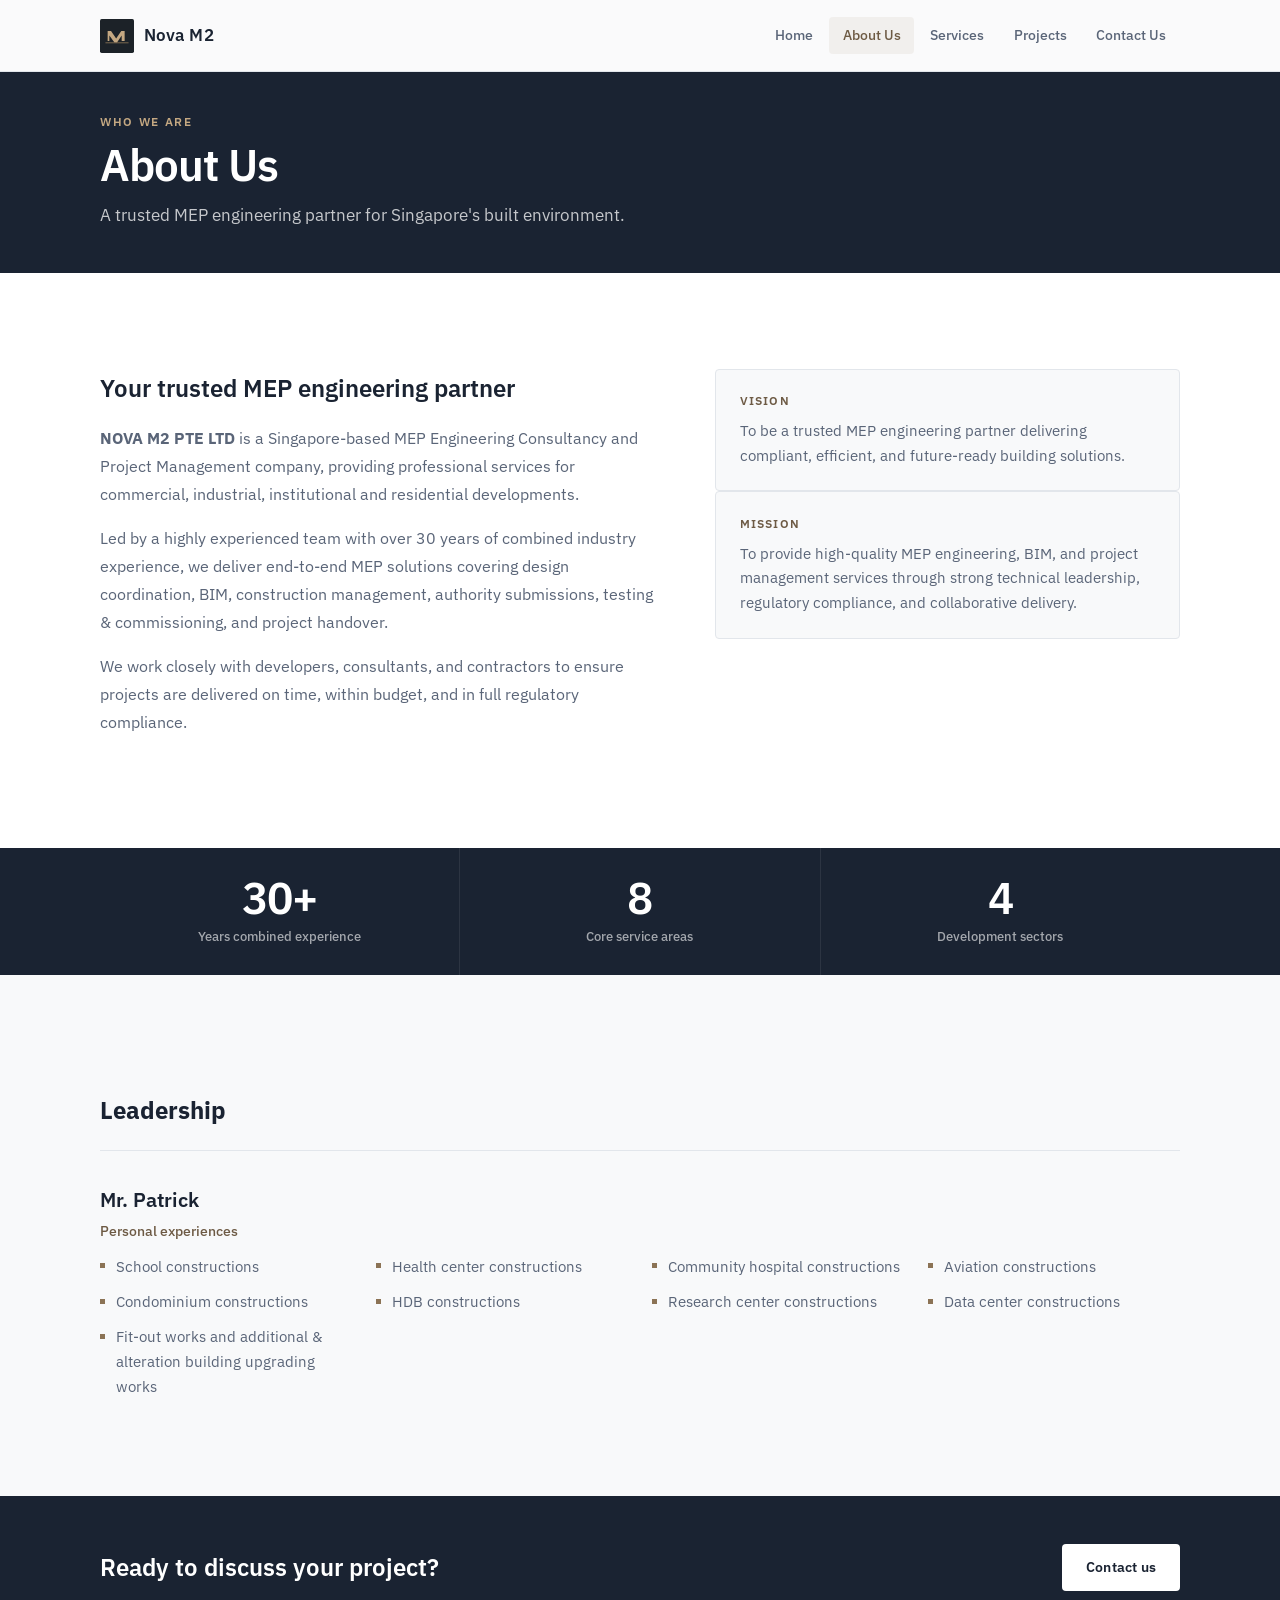
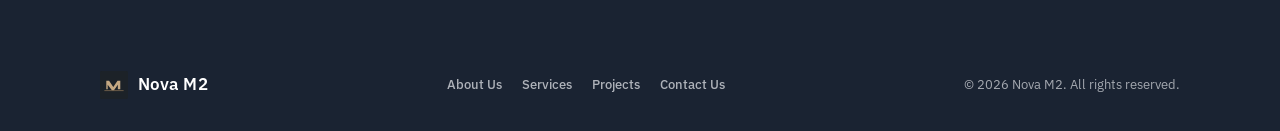
==== about.html @ 2a5bd7e7 "Multi-page site with project portfolio and photos" ====
<!DOCTYPE html>
<html lang="en">
<head>
  <meta charset="UTF-8" />
  <meta name="viewport" content="width=device-width, initial-scale=1.0" />
  <meta name="description" content="About NOVA M2 — Singapore MEP engineering consultancy with 30+ years combined experience." />
  <title>About Us | Nova M2</title>
  <link rel="preconnect" href="https://fonts.googleapis.com" />
  <link rel="preconnect" href="https://fonts.gstatic.com" crossorigin />
  <link href="https://fonts.googleapis.com/css2?family=IBM+Plex+Sans:ital,wght@0,400;0,500;0,600;0,700;1,400&display=swap" rel="stylesheet" />
  <link rel="stylesheet" href="assets/css/style.css" />
  <link rel="icon" href="assets/images/favicon.svg" type="image/svg+xml" />
</head>
<body class="page-inner" data-page="about">
  <a class="skip-link" href="#main">Skip to content</a>

  <header class="site-header is-scrolled" id="site-header">
    <div class="header-inner">
      <a class="logo" href="index.html"><img src="assets/images/logo.svg" alt="" width="34" height="34" /><span class="logo-text">Nova M2</span></a>
      <button class="nav-toggle" type="button" aria-expanded="false" aria-controls="site-nav" aria-label="Open menu"><span></span><span></span><span></span></button>
      <nav class="site-nav" id="site-nav" aria-label="Primary">
        <a href="index.html" data-page="home">Home</a>
        <a href="about.html" data-page="about">About Us</a>
        <a href="services.html" data-page="services">Services</a>
        <a href="projects.html" data-page="projects">Projects</a>
        <a href="contact.html" data-page="contact">Contact Us</a>
      </nav>
    </div>
  </header>

  <main id="main">
    <div class="page-banner">
      <div class="container">
        <p class="page-banner-label">Who we are</p>
        <h1>About Us</h1>
        <p class="page-banner-lead">A trusted MEP engineering partner for Singapore's built environment.</p>
      </div>
    </div>

    <section class="page-content">
      <div class="container content-grid">
        <div class="content-main">
          <h2>Your trusted MEP engineering partner</h2>
          <p><strong>NOVA M2 PTE LTD</strong> is a Singapore-based MEP Engineering Consultancy and Project Management company, providing professional services for commercial, industrial, institutional and residential developments.</p>
          <p>Led by a highly experienced team with over 30 years of combined industry experience, we deliver end-to-end MEP solutions covering design coordination, BIM, construction management, authority submissions, testing &amp; commissioning, and project handover.</p>
          <p>We work closely with developers, consultants, and contractors to ensure projects are delivered on time, within budget, and in full regulatory compliance.</p>
        </div>
        <aside class="content-aside">
          <article class="value-card">
            <h3>Vision</h3>
            <p>To be a trusted MEP engineering partner delivering compliant, efficient, and future-ready building solutions.</p>
          </article>
          <article class="value-card">
            <h3>Mission</h3>
            <p>To provide high-quality MEP engineering, BIM, and project management services through strong technical leadership, regulatory compliance, and collaborative delivery.</p>
          </article>
        </aside>
      </div>
    </section>

    <section class="stats-bar" aria-label="Achievement overview">
      <div class="container stats-row">
        <div class="stat"><p class="stat-value"><span class="stat-num" data-count="30">0</span>+</p><p class="stat-label">Years combined experience</p></div>
        <div class="stat"><p class="stat-value"><span class="stat-num" data-count="8">0</span></p><p class="stat-label">Core service areas</p></div>
        <div class="stat"><p class="stat-value"><span class="stat-num" data-count="4">0</span></p><p class="stat-label">Development sectors</p></div>
      </div>
    </section>

    <section class="page-content page-content--alt">
      <div class="container">
        <h2>Leadership</h2>
        <div class="team-block">
          <h3 class="team-name">Mr. Patrick</h3>
          <p class="team-role">Personal experiences</p>
          <ul class="experience-list">
            <li>School constructions</li>
            <li>Health center constructions</li>
            <li>Community hospital constructions</li>
            <li>Aviation constructions</li>
            <li>Condominium constructions</li>
            <li>HDB constructions</li>
            <li>Research center constructions</li>
            <li>Data center constructions</li>
            <li>Fit-out works and additional &amp; alteration building upgrading works</li>
          </ul>
        </div>
      </div>
    </section>

    <section class="cta-strip">
      <div class="container cta-strip-inner">
        <h2>Ready to discuss your project?</h2>
        <a class="btn btn-light" href="contact.html">Contact us</a>
      </div>
    </section>
  </main>

  <footer class="site-footer">
    <div class="container footer-inner">
      <a class="logo logo-footer" href="index.html"><img src="assets/images/logo.svg" alt="" width="28" height="28" /><span class="logo-text">Nova M2</span></a>
      <nav class="footer-nav" aria-label="Footer">
        <a href="about.html">About Us</a>
        <a href="services.html">Services</a>
        <a href="projects.html">Projects</a>
        <a href="contact.html">Contact Us</a>
      </nav>
      <p class="copyright">&copy; 2026 Nova M2. All rights reserved.</p>
    </div>
  </footer>

  <script src="assets/js/site.js"></script>
  <script src="assets/js/stats.js"></script>
</body>
</html>
---- assets/css/style.css ----
/* Nova M2 — 5 sections, IBM Plex Sans */

:root {
  --bg: #f8f9fa;
  --bg-white: #ffffff;
  --bg-dark: #1a2332;
  --text: #1a2332;
  --text-muted: #5a6578;
  --text-light: #eef0f3;
  --accent: #8b7355;
  --accent-dark: #6d5a44;
  --border: #e2e6eb;
  --radius: 4px;
  --font: "IBM Plex Sans", system-ui, -apple-system, sans-serif;
  --header-h: 72px;
  --container: min(1080px, 90vw);
  --section-pad: clamp(4rem, 8vw, 6rem);
  --ease: cubic-bezier(0.4, 0, 0.2, 1);
}

*,
*::before,
*::after {
  box-sizing: border-box;
}

html {
  scroll-behavior: smooth;
  scroll-padding-top: var(--header-h);
}

body {
  margin: 0;
  font-family: var(--font);
  font-size: 1rem;
  line-height: 1.65;
  color: var(--text);
  background-color: var(--bg);
  -webkit-font-smoothing: antialiased;
}

img {
  display: block;
  max-width: 100%;
}

a {
  color: inherit;
  transition: color 0.2s var(--ease);
}

.skip-link {
  position: absolute;
  top: -100px;
  left: 1rem;
  z-index: 200;
  padding: 0.5rem 1rem;
  background: var(--bg-dark);
  color: var(--text-light);
}

.skip-link:focus {
  top: 1rem;
}

.container {
  width: var(--container);
  margin-inline: auto;
}

/* Header */
.site-header {
  position: fixed;
  inset: 0 0 auto;
  z-index: 100;
  height: var(--header-h);
  background: transparent;
  border-bottom: 1px solid transparent;
  transition: background 0.3s, border-color 0.3s, box-shadow 0.3s;
}

.site-header.is-scrolled {
  background: rgba(255, 255, 255, 0.98);
  border-bottom-color: var(--border);
  box-shadow: 0 1px 0 rgba(26, 35, 50, 0.04);
}

.header-inner {
  display: flex;
  align-items: center;
  justify-content: space-between;
  width: var(--container);
  height: 100%;
  margin-inline: auto;
}

.logo {
  display: flex;
  align-items: center;
  gap: 0.6rem;
  text-decoration: none;
  font-weight: 600;
  font-size: 1.05rem;
  letter-spacing: 0.01em;
}

body.page-inner .site-header .logo-text,
.site-header.is-scrolled .logo-text {
  color: var(--text);
}

.site-header:not(.is-scrolled) .logo-text {
  color: #fff;
}

body.page-inner .site-nav a,
.site-header.is-scrolled .site-nav a {
  color: var(--text-muted);
}

body.page-inner .nav-toggle span,
.site-header.is-scrolled .nav-toggle span {
  background: var(--text);
}

.site-nav {
  display: flex;
  align-items: center;
  gap: 0.15rem;
}

.site-nav a {
  padding: 0.45rem 0.85rem;
  font-size: 0.875rem;
  font-weight: 500;
  text-decoration: none;
  color: rgba(255, 255, 255, 0.88);
  border-radius: var(--radius);
  transition: color 0.2s, background 0.2s;
}

.site-header.is-scrolled .site-nav a {
  color: var(--text-muted);
}

.site-nav a:hover,
.site-nav a.is-active {
  color: var(--text);
}

.site-header:not(.is-scrolled) .site-nav a:hover,
.site-header:not(.is-scrolled) .site-nav a.is-active {
  color: #fff;
  background: rgba(255, 255, 255, 0.1);
}

.site-header.is-scrolled .site-nav a.is-active {
  color: var(--accent-dark);
  background: rgba(139, 115, 85, 0.08);
}

.nav-toggle {
  display: none;
  flex-direction: column;
  justify-content: center;
  gap: 5px;
  width: 44px;
  height: 44px;
  padding: 0;
  border: none;
  background: transparent;
  cursor: pointer;
}

.nav-toggle span {
  display: block;
  width: 22px;
  height: 2px;
  margin-inline: auto;
  background: #fff;
  transition: transform 0.25s, opacity 0.25s, background 0.3s;
}

.site-header.is-scrolled .nav-toggle span {
  background: var(--text);
}

/* Buttons */
.btn {
  display: inline-flex;
  align-items: center;
  justify-content: center;
  padding: 0.7rem 1.4rem;
  font-family: inherit;
  font-size: 0.875rem;
  font-weight: 600;
  letter-spacing: 0.02em;
  text-decoration: none;
  border-radius: var(--radius);
  border: 1px solid transparent;
  cursor: pointer;
  transition: background 0.2s, color 0.2s, border-color 0.2s;
}

.btn-primary {
  background: var(--bg-dark);
  color: #fff;
}

.btn-primary:hover {
  background: #2a3548;
  color: #fff;
}

.btn-outline {
  background: transparent;
  color: #fff;
  border-color: rgba(255, 255, 255, 0.4);
}

.btn-outline:hover {
  border-color: #fff;
  color: #fff;
}

.btn-full {
  width: 100%;
}

/* Sections */
.page-section {
  padding: var(--section-pad) 0;
}

.section-head {
  margin-bottom: 2.5rem;
  max-width: 36rem;
}

.section-head--center {
  margin-inline: auto;
  text-align: center;
  max-width: 40rem;
}

.section-head h2 {
  margin: 0 0 0.65rem;
  font-size: clamp(1.75rem, 3.5vw, 2.25rem);
  font-weight: 600;
  letter-spacing: -0.02em;
  line-height: 1.2;
  color: var(--text);
}

.section-lead {
  margin: 0;
  font-size: 1.0625rem;
  line-height: 1.65;
  color: var(--text-muted);
}

/* Home hero */
.home-hero {
  position: relative;
  min-height: 100vh;
  min-height: 100dvh;
  display: flex;
  align-items: center;
  padding-top: var(--header-h);
  color: #fff;
  overflow: hidden;
}

.home-bg {
  position: absolute;
  inset: 0;
  background-color: var(--bg-dark);
}

.home-inner {
  position: relative;
  z-index: 1;
  max-width: 38rem;
  padding: 3rem 0;
}

.home-eyebrow {
  margin: 0 0 1rem;
  font-size: 0.75rem;
  font-weight: 600;
  letter-spacing: 0.16em;
  text-transform: uppercase;
  color: #c4a882;
}

.home-hero h1 {
  margin: 0 0 1.15rem;
  font-size: clamp(2rem, 5vw, 3rem);
  font-weight: 600;
  letter-spacing: -0.025em;
  line-height: 1.12;
}

.home-lead {
  margin: 0 0 2rem;
  font-size: 1.0625rem;
  line-height: 1.7;
  color: rgba(255, 255, 255, 0.78);
}

.home-actions {
  display: flex;
  flex-wrap: wrap;
  gap: 0.75rem;
}

/* 2. About */
.about {
  background: var(--bg-white);
}

.about-grid {
  display: grid;
  gap: 2rem;
  margin-bottom: 3rem;
}

@media (min-width: 768px) {
  .about-grid {
    grid-template-columns: 1fr 1fr;
    gap: 3rem;
  }
}

.about-copy p {
  margin: 0;
  color: var(--text-muted);
  line-height: 1.75;
}

.about-copy strong {
  color: var(--text);
  font-weight: 600;
}

.about-values {
  display: flex;
  flex-direction: column;
  gap: 1rem;
}

.value-card {
  padding: 1.35rem 1.5rem;
  background: var(--bg);
  border: 1px solid var(--border);
  border-radius: var(--radius);
}

.value-card h3 {
  margin: 0 0 0.5rem;
  font-size: 0.75rem;
  font-weight: 600;
  letter-spacing: 0.1em;
  text-transform: uppercase;
  color: var(--accent-dark);
}

.value-card p {
  margin: 0;
  font-size: 0.9375rem;
  line-height: 1.65;
  color: var(--text-muted);
}

.stats-bar {
  background: var(--bg-dark);
}

.stats-bar--inline {
  padding: 0;
}

.stats-row {
  display: grid;
  grid-template-columns: repeat(3, 1fr);
  gap: 1px;
  background: rgba(255, 255, 255, 0.08);
}

.stat {
  display: flex;
  flex-direction: column;
  align-items: center;
  padding: 1.75rem 1rem;
  background: var(--bg-dark);
  text-align: center;
}

.stat-value {
  margin: 0;
  font-size: clamp(2rem, 4vw, 2.75rem);
  font-weight: 600;
  line-height: 1;
  color: #fff;
  letter-spacing: -0.02em;
}

.stat-label {
  margin: 0.5rem 0 0;
  font-size: 0.8125rem;
  font-weight: 500;
  color: rgba(255, 255, 255, 0.6);
  line-height: 1.4;
}

.team-block {
  padding-top: 2rem;
  border-top: 1px solid var(--border);
}

.team-name {
  margin: 0 0 0.25rem;
  font-size: 1.25rem;
  font-weight: 600;
}

.team-role {
  margin: 0 0 0.75rem;
  font-size: 0.875rem;
  font-weight: 500;
  color: var(--accent-dark);
}

.team-bio {
  margin: 0;
  max-width: 40rem;
  color: var(--text-muted);
  line-height: 1.7;
}

/* 3. Services */
.services {
  background: var(--bg);
}

.service-list {
  display: grid;
  gap: 1px;
  margin: 0;
  padding: 0;
  list-style: none;
  background: var(--border);
  border: 1px solid var(--border);
  border-radius: var(--radius);
  overflow: hidden;
}

@media (min-width: 768px) {
  .service-list {
    grid-template-columns: 1fr 1fr;
  }
}

.service-item {
  padding: 1.5rem 1.65rem;
  background: var(--bg-white);
}

.service-item h2,
.service-item h3 {
  margin: 0 0 0.5rem;
  font-size: 0.9375rem;
  font-weight: 600;
  line-height: 1.4;
  color: var(--text);
}

.service-list--page .service-item h2 {
  font-size: 1.05rem;
}

.service-item p {
  margin: 0;
  font-size: 0.875rem;
  line-height: 1.65;
  color: var(--text-muted);
}

/* 4. Projects */
.projects {
  background: var(--bg-white);
}

.project-grid {
  display: grid;
  grid-template-columns: repeat(auto-fill, minmax(280px, 1fr));
  gap: 1.5rem;
}

.project-card {
  background: var(--bg-white);
  border: 1px solid var(--border);
  border-radius: var(--radius);
  overflow: hidden;
  transition: box-shadow 0.25s var(--ease), transform 0.25s var(--ease);
}

.project-card:hover {
  box-shadow: 0 12px 32px rgba(26, 35, 50, 0.08);
  transform: translateY(-2px);
}

.project-card-link {
  display: block;
  text-decoration: none;
  color: inherit;
}

.project-card-image {
  aspect-ratio: 4 / 3;
  overflow: hidden;
  background: var(--bg);
}

.project-card-image img {
  width: 100%;
  height: 100%;
  object-fit: cover;
  transition: transform 0.4s var(--ease);
}

.project-card:hover .project-card-image img {
  transform: scale(1.03);
}

.project-card-body {
  padding: 1.25rem 1.35rem 1.4rem;
}

.project-card h3 {
  margin: 0 0 0.35rem;
  font-size: 1rem;
  font-weight: 600;
  line-height: 1.35;
  color: var(--text);
}

.project-card-cat {
  margin: 0 0 0.65rem;
  font-size: 0.8125rem;
  font-weight: 500;
  color: var(--accent-dark);
}

.project-card-more {
  font-size: 0.8125rem;
  font-weight: 600;
  color: var(--text-muted);
}

.project-card:hover .project-card-more {
  color: var(--accent-dark);
}

/* 5. Contact */
.contact {
  background: var(--bg);
  border-top: 1px solid var(--border);
}

.contact-layout {
  display: grid;
  gap: 2.5rem;
  margin-bottom: 2.5rem;
}

@media (min-width: 768px) {
  .contact-layout {
    grid-template-columns: 1fr 1.15fr;
    gap: 3rem;
  }
}

.contact-row {
  margin-bottom: 1.75rem;
}

.contact-row h3 {
  margin: 0 0 0.35rem;
  font-size: 0.75rem;
  font-weight: 600;
  letter-spacing: 0.1em;
  text-transform: uppercase;
  color: var(--text-muted);
}

.contact-row a {
  display: block;
  font-size: 1rem;
  font-weight: 600;
  text-decoration: none;
  color: var(--text);
}

.contact-row a:hover {
  color: var(--accent-dark);
}

.contact-sub {
  margin-top: 0.25rem !important;
  font-size: 0.875rem !important;
  font-weight: 500 !important;
}

.contact-row address {
  margin: 0;
  font-style: normal;
  font-size: 0.9375rem;
  line-height: 1.65;
  color: var(--text-muted);
}

.contact-note {
  margin: 0;
  padding-top: 1.25rem;
  border-top: 1px solid var(--border);
  font-size: 0.8125rem;
  line-height: 1.55;
  color: var(--text-muted);
}

.contact-form {
  padding: 2rem;
  background: var(--bg-white);
  border: 1px solid var(--border);
  border-radius: var(--radius);
}

.form-row {
  margin-bottom: 1.15rem;
}

.form-row label {
  display: block;
  margin-bottom: 0.35rem;
  font-size: 0.8125rem;
  font-weight: 600;
  color: var(--text-muted);
}

.form-row input,
.form-row textarea {
  width: 100%;
  padding: 0.75rem 0.9rem;
  font-family: inherit;
  font-size: 0.9375rem;
  color: var(--text);
  background: var(--bg);
  border: 1px solid var(--border);
  border-radius: var(--radius);
  transition: border-color 0.2s;
}

.form-row input:focus,
.form-row textarea:focus {
  outline: none;
  border-color: var(--accent);
}

.contact-map {
  border: 1px solid var(--border);
  border-radius: var(--radius);
  overflow: hidden;
}

.contact-map iframe {
  display: block;
  width: 100%;
  height: min(360px, 50vw);
  border: 0;
}

.hidden {
  position: absolute;
  width: 1px;
  height: 1px;
  overflow: hidden;
  clip: rect(0, 0, 0, 0);
}

/* Footer */
.site-footer {
  padding: 2rem 0;
  background: var(--bg-dark);
  color: rgba(238, 240, 243, 0.65);
}

.footer-inner {
  display: flex;
  flex-wrap: wrap;
  align-items: center;
  justify-content: space-between;
  gap: 1.25rem;
}

.logo-footer {
  text-decoration: none;
  color: #fff;
}

.footer-nav {
  display: flex;
  flex-wrap: wrap;
  gap: 0.25rem 1.25rem;
}

.footer-nav a {
  font-size: 0.8125rem;
  font-weight: 500;
  text-decoration: none;
  color: rgba(238, 240, 243, 0.7);
}

.footer-nav a:hover {
  color: #c4a882;
}

.copyright {
  margin: 0;
  width: 100%;
  padding-top: 1.25rem;
  border-top: 1px solid rgba(255, 255, 255, 0.08);
  font-size: 0.8125rem;
}

@media (min-width: 768px) {
  .copyright {
    width: auto;
    padding-top: 0;
    border-top: none;
  }
}

/* Mobile */
@media (max-width: 768px) {
  .nav-toggle {
    display: flex;
  }

  .site-nav {
    position: fixed;
    inset: var(--header-h) 0 auto;
    flex-direction: column;
    align-items: stretch;
    gap: 0;
    padding: 0.75rem;
    background: var(--bg-white);
    border-bottom: 1px solid var(--border);
    box-shadow: 0 8px 24px rgba(26, 35, 50, 0.08);
    transform: translateY(-120%);
    opacity: 0;
    pointer-events: none;
    transition: transform 0.3s, opacity 0.3s;
  }

  .site-nav.is-open {
    transform: translateY(0);
    opacity: 1;
    pointer-events: auto;
  }

  .site-nav a {
    color: var(--text-muted) !important;
    padding: 0.85rem 0.75rem;
    border-radius: 0;
    border-bottom: 1px solid var(--border);
  }

  .site-nav a.is-active {
    color: var(--accent-dark) !important;
    background: transparent;
  }

  .stats-row {
    grid-template-columns: 1fr;
  }

  body.nav-open .nav-toggle span:nth-child(1) {
    transform: translateY(7px) rotate(45deg);
  }

  body.nav-open .nav-toggle span:nth-child(2) {
    opacity: 0;
  }

  body.nav-open .nav-toggle span:nth-child(3) {
    transform: translateY(-7px) rotate(-45deg);
  }
}

/* ——— Multi-page layout ——— */

.page-banner {
  padding: calc(var(--header-h) + 2.5rem) 0 2.75rem;
  background: var(--bg-dark);
  color: #fff;
}

.page-banner-label {
  margin: 0 0 0.5rem;
  font-size: 0.75rem;
  font-weight: 600;
  letter-spacing: 0.14em;
  text-transform: uppercase;
  color: #c4a882;
}

.page-banner h1 {
  margin: 0 0 0.65rem;
  font-size: clamp(2rem, 4.5vw, 2.75rem);
  font-weight: 600;
  letter-spacing: -0.02em;
  line-height: 1.15;
}

.page-banner-lead {
  margin: 0;
  max-width: 36rem;
  font-size: 1.0625rem;
  line-height: 1.65;
  color: rgba(255, 255, 255, 0.75);
}

.page-content {
  padding: var(--section-pad) 0;
  background: var(--bg-white);
}

.page-content--alt {
  background: var(--bg);
}

.breadcrumb {
  display: flex;
  flex-wrap: wrap;
  align-items: center;
  gap: 0.45rem;
  margin-bottom: 1.25rem;
  font-size: 0.8125rem;
  color: rgba(255, 255, 255, 0.5);
}

.breadcrumb a {
  text-decoration: none;
  color: #c4a882;
}

.breadcrumb a:hover {
  color: #fff;
}

.content-grid {
  display: grid;
  gap: 2.5rem;
}

@media (min-width: 768px) {
  .content-grid {
    grid-template-columns: 1.2fr 1fr;
    gap: 3.5rem;
  }
}

.content-main h2 {
  margin: 0 0 1rem;
  font-size: 1.5rem;
  font-weight: 600;
}

.content-main p {
  margin: 0 0 1rem;
  color: var(--text-muted);
  line-height: 1.75;
}

.text-link {
  display: inline-block;
  margin-top: 0.5rem;
  font-size: 0.9375rem;
  font-weight: 600;
  text-decoration: none;
  color: var(--accent-dark);
}

.text-link:hover {
  color: var(--text);
}

.intro-grid {
  display: grid;
  gap: 2rem;
}

@media (min-width: 768px) {
  .intro-grid {
    grid-template-columns: 1.1fr 1fr;
    gap: 3rem;
    align-items: start;
  }
}

.home-intro {
  background: var(--bg-white);
}

.home-intro h2 {
  margin: 0 0 1rem;
  font-size: clamp(1.5rem, 3vw, 2rem);
  font-weight: 600;
}

.home-intro p {
  margin: 0;
  color: var(--text-muted);
  line-height: 1.75;
}

.intro-highlights {
  margin: 0;
  padding: 0;
  list-style: none;
}

.intro-highlights li {
  position: relative;
  padding: 0.75rem 0 0.75rem 1.25rem;
  border-bottom: 1px solid var(--border);
  font-size: 0.9375rem;
  color: var(--text-muted);
}

.intro-highlights li::before {
  content: "";
  position: absolute;
  left: 0;
  top: 1.15rem;
  width: 6px;
  height: 6px;
  background: var(--accent);
  border-radius: 1px;
}

.section-label {
  margin: 0 0 0.35rem;
  font-size: 0.75rem;
  font-weight: 600;
  letter-spacing: 0.12em;
  text-transform: uppercase;
  color: var(--accent-dark);
}

.section-head--row {
  display: flex;
  flex-wrap: wrap;
  align-items: flex-end;
  justify-content: space-between;
  gap: 1rem;
  max-width: none;
}

.home-projects {
  background: var(--bg);
}

.btn-sm {
  padding: 0.55rem 1.1rem;
  font-size: 0.8125rem;
}

.btn-light {
  background: #fff;
  color: var(--bg-dark);
}

.btn-light:hover {
  background: var(--text-light);
  color: var(--bg-dark);
}

.cta-strip {
  padding: 3rem 0;
  background: var(--bg-dark);
  color: #fff;
}

.cta-strip-inner {
  display: flex;
  flex-wrap: wrap;
  align-items: center;
  justify-content: space-between;
  gap: 1.25rem;
}

.cta-strip h2 {
  margin: 0;
  font-size: clamp(1.25rem, 2.5vw, 1.5rem);
  font-weight: 600;
}

.experience-list {
  display: grid;
  grid-template-columns: repeat(auto-fill, minmax(220px, 1fr));
  gap: 0.65rem 1.5rem;
  margin: 0;
  padding: 0;
  list-style: none;
}

.experience-list li {
  position: relative;
  padding-left: 1rem;
  font-size: 0.9375rem;
  color: var(--text-muted);
}

.experience-list li::before {
  content: "";
  position: absolute;
  left: 0;
  top: 0.55em;
  width: 5px;
  height: 5px;
  background: var(--accent);
}

.projects-toolbar {
  display: flex;
  flex-wrap: wrap;
  align-items: center;
  justify-content: space-between;
  gap: 1rem;
  margin-bottom: 2rem;
}

.projects-count {
  margin: 0;
  font-size: 0.875rem;
  font-weight: 500;
  color: var(--text-muted);
}

.project-filters {
  display: flex;
  flex-wrap: wrap;
  gap: 0.4rem;
}

.filter-btn {
  padding: 0.45rem 0.85rem;
  font-family: inherit;
  font-size: 0.8125rem;
  font-weight: 500;
  color: var(--text-muted);
  background: var(--bg);
  border: 1px solid var(--border);
  border-radius: var(--radius);
  cursor: pointer;
  transition: background 0.2s, color 0.2s, border-color 0.2s;
}

.filter-btn:hover,
.filter-btn.is-active {
  color: var(--text);
  border-color: var(--accent);
  background: rgba(139, 115, 85, 0.08);
}

.project-desc {
  margin: 0 0 2rem;
  max-width: 42rem;
  font-size: 1.0625rem;
  line-height: 1.75;
  color: var(--text-muted);
}

.project-gallery {
  display: grid;
  grid-template-columns: repeat(auto-fill, minmax(260px, 1fr));
  gap: 1rem;
  margin-bottom: 2.5rem;
}

.gallery-item {
  margin: 0;
  border-radius: var(--radius);
  overflow: hidden;
  border: 1px solid var(--border);
  background: var(--bg);
}

.gallery-item img {
  width: 100%;
  height: 100%;
  object-fit: cover;
  aspect-ratio: 4 / 3;
}

.project-back a {
  font-size: 0.9375rem;
  font-weight: 600;
  text-decoration: none;
  color: var(--accent-dark);
}

.contact-form h2 {
  margin: 0 0 1.25rem;
  font-size: 1.15rem;
  font-weight: 600;
}

.contact-map-wrap {
  margin-top: 3rem;
}

.visually-hidden {
  position: absolute;
  width: 1px;
  height: 1px;
  overflow: hidden;
  clip: rect(0, 0, 0, 0);
}
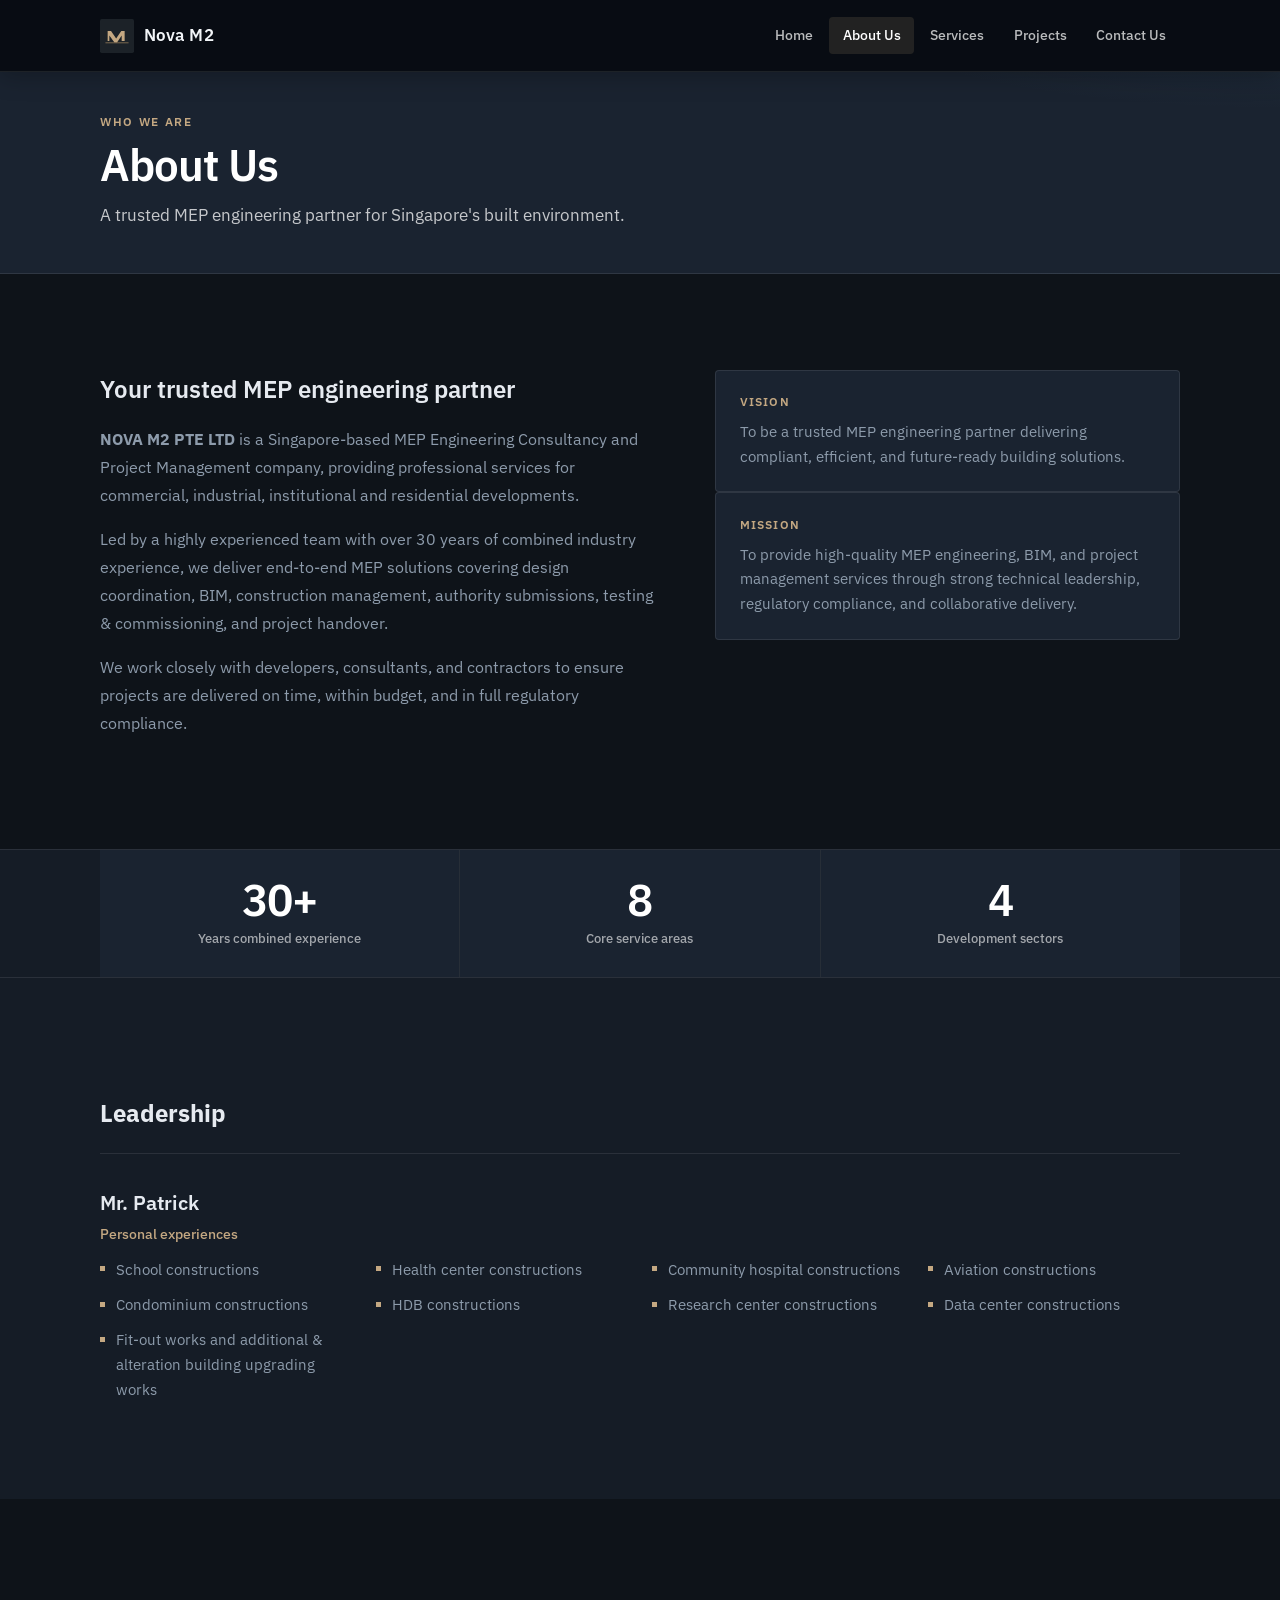
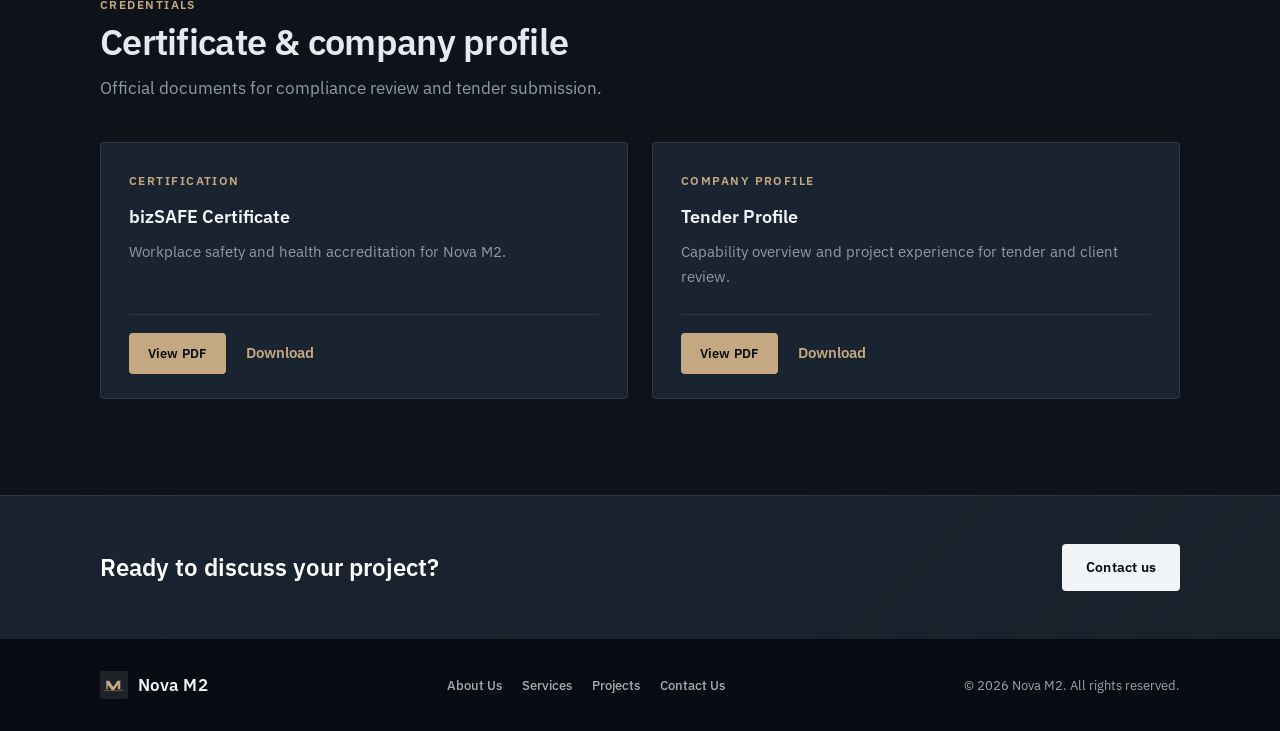
==== commit caa4f127: "Add bizSAFE and tender profile downloads on About. Co-authored-by: Cursor <cursoragent@cursor.com>" ====
--- a/about.html
+++ b/about.html
@@ -87,6 +87,36 @@
       </div>
     </section>
 
+    <section class="page-content" aria-labelledby="credentials-title">
+      <div class="container">
+        <div class="section-head">
+          <p class="section-label">Credentials</p>
+          <h2 id="credentials-title">Certificate &amp; company profile</h2>
+          <p class="section-lead">Official documents for compliance review and tender submission.</p>
+        </div>
+        <div class="doc-grid">
+          <article class="doc-card">
+            <p class="doc-card-type">Certification</p>
+            <h3>bizSAFE Certificate</h3>
+            <p>Workplace safety and health accreditation for Nova M2.</p>
+            <div class="doc-card-actions">
+              <a class="btn btn-primary btn-sm" href="assets/slides/bizsafecert.pdf" target="_blank" rel="noopener noreferrer">View PDF</a>
+              <a class="text-link" href="assets/slides/bizsafecert.pdf" download="NovaM2-bizSAFE-Certificate.pdf">Download</a>
+            </div>
+          </article>
+          <article class="doc-card">
+            <p class="doc-card-type">Company profile</p>
+            <h3>Tender Profile</h3>
+            <p>Capability overview and project experience for tender and client review.</p>
+            <div class="doc-card-actions">
+              <a class="btn btn-primary btn-sm" href="assets/slides/NOVAM2_Tender_Profile_Ordered_Professional_Patrick.pdf" target="_blank" rel="noopener noreferrer">View PDF</a>
+              <a class="text-link" href="assets/slides/NOVAM2_Tender_Profile_Ordered_Professional_Patrick.pdf" download="NovaM2-Tender-Profile.pdf">Download</a>
+            </div>
+          </article>
+        </div>
+      </div>
+    </section>
+
     <section class="cta-strip">
       <div class="container cta-strip-inner">
         <h2>Ready to discuss your project?</h2>
--- a/assets/css/style.css
+++ b/assets/css/style.css
@@ -1,15 +1,21 @@
-/* Nova M2 — 5 sections, IBM Plex Sans */
+/* Nova M2 — dark professional theme, IBM Plex Sans */
 
 :root {
-  --bg: #f8f9fa;
-  --bg-white: #ffffff;
-  --bg-dark: #1a2332;
-  --text: #1a2332;
-  --text-muted: #5a6578;
-  --text-light: #eef0f3;
-  --accent: #8b7355;
-  --accent-dark: #6d5a44;
-  --border: #e2e6eb;
+  --bg: #0e1319;
+  --bg-elevated: #151c26;
+  --bg-card: #1a2330;
+  --bg-white: #1a2330;
+  --bg-dark: #080c12;
+  --text: #e6eaf0;
+  --text-muted: #8d9bab;
+  --text-light: #f2f5f8;
+  --accent: #c4a882;
+  --accent-dark: #c4a882;
+  --accent-hover: #d4bc96;
+  --accent-muted: rgba(196, 168, 130, 0.14);
+  --accent-blue: #5a8fad;
+  --border: rgba(255, 255, 255, 0.09);
+  --shadow: 0 12px 40px rgba(0, 0, 0, 0.45);
   --radius: 4px;
   --font: "IBM Plex Sans", system-ui, -apple-system, sans-serif;
   --header-h: 72px;
@@ -74,15 +80,15 @@
   inset: 0 0 auto;
   z-index: 100;
   height: var(--header-h);
-  background: transparent;
-  border-bottom: 1px solid transparent;
-  transition: background 0.3s, border-color 0.3s, box-shadow 0.3s;
+  background: rgba(8, 12, 18, 0.82);
+  backdrop-filter: blur(14px);
+  border-bottom: 1px solid var(--border);
+  transition: background 0.3s, box-shadow 0.3s;
 }
 
 .site-header.is-scrolled {
-  background: rgba(255, 255, 255, 0.98);
-  border-bottom-color: var(--border);
-  box-shadow: 0 1px 0 rgba(26, 35, 50, 0.04);
+  background: rgba(8, 12, 18, 0.96);
+  box-shadow: 0 4px 24px rgba(0, 0, 0, 0.25);
 }
 
 .header-inner {
@@ -104,23 +110,8 @@
   letter-spacing: 0.01em;
 }
 
-body.page-inner .site-header .logo-text,
-.site-header.is-scrolled .logo-text {
-  color: var(--text);
-}
-
-.site-header:not(.is-scrolled) .logo-text {
-  color: #fff;
-}
-
-body.page-inner .site-nav a,
-.site-header.is-scrolled .site-nav a {
-  color: var(--text-muted);
-}
-
-body.page-inner .nav-toggle span,
-.site-header.is-scrolled .nav-toggle span {
-  background: var(--text);
+.logo-text {
+  color: var(--text-light);
 }
 
 .site-nav {
@@ -134,29 +125,15 @@
   font-size: 0.875rem;
   font-weight: 500;
   text-decoration: none;
-  color: rgba(255, 255, 255, 0.88);
+  color: rgba(255, 255, 255, 0.72);
   border-radius: var(--radius);
   transition: color 0.2s, background 0.2s;
 }
 
-.site-header.is-scrolled .site-nav a {
-  color: var(--text-muted);
-}
-
 .site-nav a:hover,
 .site-nav a.is-active {
-  color: var(--text);
-}
-
-.site-header:not(.is-scrolled) .site-nav a:hover,
-.site-header:not(.is-scrolled) .site-nav a.is-active {
   color: #fff;
-  background: rgba(255, 255, 255, 0.1);
-}
-
-.site-header.is-scrolled .site-nav a.is-active {
-  color: var(--accent-dark);
-  background: rgba(139, 115, 85, 0.08);
+  background: var(--accent-muted);
 }
 
 .nav-toggle {
@@ -181,9 +158,6 @@
   transition: transform 0.25s, opacity 0.25s, background 0.3s;
 }
 
-.site-header.is-scrolled .nav-toggle span {
-  background: var(--text);
-}
 
 /* Buttons */
 .btn {
@@ -203,13 +177,13 @@
 }
 
 .btn-primary {
-  background: var(--bg-dark);
-  color: #fff;
+  background: var(--accent);
+  color: var(--bg-dark);
 }
 
 .btn-primary:hover {
-  background: #2a3548;
-  color: #fff;
+  background: var(--accent-hover);
+  color: var(--bg-dark);
 }
 
 .btn-outline {
@@ -274,7 +248,10 @@
 .home-bg {
   position: absolute;
   inset: 0;
-  background-color: var(--bg-dark);
+  background:
+    radial-gradient(ellipse 80% 60% at 80% 100%, rgba(90, 143, 173, 0.12) 0%, transparent 55%),
+    radial-gradient(ellipse 50% 40% at 10% 20%, rgba(196, 168, 130, 0.08) 0%, transparent 50%),
+    var(--bg-dark);
 }
 
 .home-inner {
@@ -316,7 +293,7 @@
 
 /* 2. About */
 .about {
-  background: var(--bg-white);
+  background: var(--bg-elevated);
 }
 
 .about-grid {
@@ -351,7 +328,7 @@
 
 .value-card {
   padding: 1.35rem 1.5rem;
-  background: var(--bg);
+  background: var(--bg-card);
   border: 1px solid var(--border);
   border-radius: var(--radius);
 }
@@ -373,7 +350,8 @@
 }
 
 .stats-bar {
-  background: var(--bg-dark);
+  background: var(--bg-elevated);
+  border-block: 1px solid var(--border);
 }
 
 .stats-bar--inline {
@@ -392,7 +370,7 @@
   flex-direction: column;
   align-items: center;
   padding: 1.75rem 1rem;
-  background: var(--bg-dark);
+  background: var(--bg-card);
   text-align: center;
 }
 
@@ -438,6 +416,70 @@
   line-height: 1.7;
 }
 
+.doc-grid {
+  display: grid;
+  gap: 1.25rem;
+}
+
+@media (min-width: 768px) {
+  .doc-grid {
+    grid-template-columns: 1fr 1fr;
+    gap: 1.5rem;
+  }
+}
+
+.doc-card {
+  display: flex;
+  flex-direction: column;
+  padding: 1.75rem 1.75rem 1.5rem;
+  background: var(--bg-card);
+  border: 1px solid var(--border);
+  border-radius: var(--radius);
+  transition: border-color 0.2s, box-shadow 0.2s;
+}
+
+.doc-card:hover {
+  border-color: rgba(196, 168, 130, 0.28);
+  box-shadow: var(--shadow);
+}
+
+.doc-card-type {
+  margin: 0 0 0.65rem;
+  font-size: 0.75rem;
+  font-weight: 600;
+  letter-spacing: 0.12em;
+  text-transform: uppercase;
+  color: var(--accent);
+}
+
+.doc-card h3 {
+  margin: 0 0 0.55rem;
+  font-size: 1.15rem;
+  font-weight: 600;
+  color: var(--text-light);
+}
+
+.doc-card > p:not(.doc-card-type) {
+  margin: 0 0 1.5rem;
+  flex: 1;
+  font-size: 0.9375rem;
+  line-height: 1.65;
+  color: var(--text-muted);
+}
+
+.doc-card-actions {
+  display: flex;
+  flex-wrap: wrap;
+  align-items: center;
+  gap: 0.85rem 1.25rem;
+  padding-top: 1.15rem;
+  border-top: 1px solid var(--border);
+}
+
+.doc-card-actions .text-link {
+  margin-top: 0;
+}
+
 /* 3. Services */
 .services {
   background: var(--bg);
@@ -488,7 +530,7 @@
 
 /* 4. Projects */
 .projects {
-  background: var(--bg-white);
+  background: var(--bg);
 }
 
 .project-grid {
@@ -506,7 +548,8 @@
 }
 
 .project-card:hover {
-  box-shadow: 0 12px 32px rgba(26, 35, 50, 0.08);
+  box-shadow: var(--shadow);
+  border-color: rgba(196, 168, 130, 0.25);
   transform: translateY(-2px);
 }
 
@@ -519,7 +562,7 @@
 .project-card-image {
   aspect-ratio: 4 / 3;
   overflow: hidden;
-  background: var(--bg);
+  background: var(--bg-elevated);
 }
 
 .project-card-image img {
@@ -655,16 +698,17 @@
   font-family: inherit;
   font-size: 0.9375rem;
   color: var(--text);
-  background: var(--bg);
+  background: var(--bg-elevated);
   border: 1px solid var(--border);
   border-radius: var(--radius);
-  transition: border-color 0.2s;
+  transition: border-color 0.2s, box-shadow 0.2s;
 }
 
 .form-row input:focus,
 .form-row textarea:focus {
   outline: none;
   border-color: var(--accent);
+  box-shadow: 0 0 0 3px var(--accent-muted);
 }
 
 .contact-map {
@@ -754,9 +798,9 @@
     align-items: stretch;
     gap: 0;
     padding: 0.75rem;
-    background: var(--bg-white);
+    background: var(--bg-card);
     border-bottom: 1px solid var(--border);
-    box-shadow: 0 8px 24px rgba(26, 35, 50, 0.08);
+    box-shadow: 0 12px 32px rgba(0, 0, 0, 0.5);
     transform: translateY(-120%);
     opacity: 0;
     pointer-events: none;
@@ -802,8 +846,11 @@
 
 .page-banner {
   padding: calc(var(--header-h) + 2.5rem) 0 2.75rem;
-  background: var(--bg-dark);
+  background:
+    radial-gradient(ellipse 70% 80% at 100% 0%, rgba(90, 143, 173, 0.1) 0%, transparent 50%),
+    var(--bg-card);
   color: #fff;
+  border-bottom: 1px solid var(--border);
 }
 
 .page-banner-label {
@@ -833,11 +880,11 @@
 
 .page-content {
   padding: var(--section-pad) 0;
-  background: var(--bg-white);
+  background: var(--bg);
 }
 
 .page-content--alt {
-  background: var(--bg);
+  background: var(--bg-elevated);
 }
 
 .breadcrumb {
@@ -893,7 +940,7 @@
 }
 
 .text-link:hover {
-  color: var(--text);
+  color: var(--accent-hover);
 }
 
 .intro-grid {
@@ -910,7 +957,7 @@
 }
 
 .home-intro {
-  background: var(--bg-white);
+  background: var(--bg);
 }
 
 .home-intro h2 {
@@ -969,7 +1016,7 @@
 }
 
 .home-projects {
-  background: var(--bg);
+  background: var(--bg-elevated);
 }
 
 .btn-sm {
@@ -978,19 +1025,20 @@
 }
 
 .btn-light {
+  background: var(--text-light);
+  color: var(--bg-dark);
+}
+
+.btn-light:hover {
   background: #fff;
   color: var(--bg-dark);
 }
 
-.btn-light:hover {
-  background: var(--text-light);
-  color: var(--bg-dark);
-}
-
 .cta-strip {
   padding: 3rem 0;
-  background: var(--bg-dark);
+  background: linear-gradient(135deg, var(--bg-card) 0%, rgba(90, 143, 173, 0.12) 100%);
   color: #fff;
+  border-top: 1px solid var(--border);
 }
 
 .cta-strip-inner {
@@ -1033,6 +1081,78 @@
   background: var(--accent);
 }
 
+.category-grid {
+  display: grid;
+  grid-template-columns: repeat(auto-fill, minmax(300px, 1fr));
+  gap: 1.5rem;
+}
+
+.category-card {
+  background: var(--bg-card);
+  border: 1px solid var(--border);
+  border-radius: var(--radius);
+  overflow: hidden;
+  transition: box-shadow 0.25s var(--ease), transform 0.25s var(--ease), border-color 0.25s;
+}
+
+.category-card:hover {
+  box-shadow: var(--shadow);
+  border-color: rgba(196, 168, 130, 0.25);
+  transform: translateY(-2px);
+}
+
+.category-card-link {
+  display: block;
+  text-decoration: none;
+  color: inherit;
+}
+
+.category-card-image {
+  aspect-ratio: 16 / 10;
+  overflow: hidden;
+  background: var(--bg-elevated);
+}
+
+.category-card-image img {
+  width: 100%;
+  height: 100%;
+  object-fit: cover;
+  transition: transform 0.4s var(--ease);
+}
+
+.category-card:hover .category-card-image img {
+  transform: scale(1.03);
+}
+
+.category-card-body {
+  padding: 1.35rem 1.5rem 1.5rem;
+}
+
+.category-card-body h2 {
+  margin: 0 0 0.5rem;
+  font-size: 1.125rem;
+  font-weight: 600;
+  color: var(--text-light);
+}
+
+.category-card-blurb {
+  margin: 0 0 0.85rem;
+  font-size: 0.875rem;
+  line-height: 1.6;
+  color: var(--text-muted);
+}
+
+.category-card-count {
+  margin: 0;
+  font-size: 0.8125rem;
+  font-weight: 600;
+  color: var(--accent);
+}
+
+.projects-back {
+  margin: 0;
+}
+
 .projects-toolbar {
   display: flex;
   flex-wrap: wrap;
@@ -1061,7 +1181,7 @@
   font-size: 0.8125rem;
   font-weight: 500;
   color: var(--text-muted);
-  background: var(--bg);
+  background: var(--bg-card);
   border: 1px solid var(--border);
   border-radius: var(--radius);
   cursor: pointer;
@@ -1070,9 +1190,9 @@
 
 .filter-btn:hover,
 .filter-btn.is-active {
-  color: var(--text);
+  color: var(--text-light);
   border-color: var(--accent);
-  background: rgba(139, 115, 85, 0.08);
+  background: var(--accent-muted);
 }
 
 .project-desc {
@@ -1091,18 +1211,160 @@
 }
 
 .gallery-item {
-  margin: 0;
+  display: block;
+  width: 100%;
+  margin: 0;
+  padding: 0;
+  border: 1px solid var(--border);
   border-radius: var(--radius);
   overflow: hidden;
-  border: 1px solid var(--border);
-  background: var(--bg);
+  background: var(--bg-elevated);
+  cursor: zoom-in;
+  transition: box-shadow 0.2s var(--ease), border-color 0.2s;
+}
+
+.gallery-item:hover {
+  border-color: rgba(196, 168, 130, 0.45);
+  box-shadow: var(--shadow);
+}
+
+.gallery-item:focus-visible {
+  outline: 2px solid var(--accent);
+  outline-offset: 2px;
 }
 
 .gallery-item img {
+  display: block;
   width: 100%;
   height: 100%;
   object-fit: cover;
   aspect-ratio: 4 / 3;
+  pointer-events: none;
+}
+
+/* Lightbox gallery */
+body.lightbox-open {
+  overflow: hidden;
+}
+
+.lightbox {
+  position: fixed;
+  inset: 0;
+  z-index: 300;
+  display: flex;
+  align-items: center;
+  justify-content: center;
+}
+
+.lightbox[hidden] {
+  display: none;
+}
+
+.lightbox-backdrop {
+  position: absolute;
+  inset: 0;
+  background: rgba(4, 8, 14, 0.94);
+  cursor: zoom-out;
+}
+
+.lightbox-inner {
+  position: relative;
+  z-index: 1;
+  width: min(92vw, 1100px);
+  max-height: 92vh;
+  padding: 0 3rem;
+}
+
+.lightbox-figure {
+  margin: 0;
+  display: flex;
+  flex-direction: column;
+  align-items: center;
+  gap: 0.75rem;
+}
+
+.lightbox-image {
+  display: block;
+  max-width: 100%;
+  max-height: min(80vh, 820px);
+  width: auto;
+  height: auto;
+  object-fit: contain;
+  border-radius: var(--radius);
+  box-shadow: 0 16px 48px rgba(0, 0, 0, 0.35);
+}
+
+.lightbox-caption {
+  font-size: 0.875rem;
+  font-weight: 500;
+  color: rgba(255, 255, 255, 0.75);
+  text-align: center;
+}
+
+.lightbox-btn {
+  position: absolute;
+  z-index: 2;
+  display: flex;
+  align-items: center;
+  justify-content: center;
+  padding: 0;
+  border: none;
+  background: rgba(255, 255, 255, 0.12);
+  color: #fff;
+  font-family: inherit;
+  line-height: 1;
+  cursor: pointer;
+  border-radius: var(--radius);
+  transition: background 0.2s;
+}
+
+.lightbox-btn:hover {
+  background: rgba(255, 255, 255, 0.22);
+}
+
+.lightbox-close {
+  top: -2.75rem;
+  right: 3rem;
+  width: 2.5rem;
+  height: 2.5rem;
+  font-size: 1.75rem;
+}
+
+.lightbox-prev,
+.lightbox-next {
+  top: 50%;
+  transform: translateY(-50%);
+  width: 2.75rem;
+  height: 2.75rem;
+  font-size: 2rem;
+}
+
+.lightbox-prev {
+  left: 0;
+}
+
+.lightbox-next {
+  right: 0;
+}
+
+@media (max-width: 640px) {
+  .lightbox-inner {
+    padding: 0 2.5rem;
+  }
+
+  .lightbox-close {
+    top: 1rem;
+    right: 1rem;
+    background: rgba(0, 0, 0, 0.5);
+  }
+
+  .lightbox-prev {
+    left: 0.5rem;
+  }
+
+  .lightbox-next {
+    right: 0.5rem;
+  }
 }
 
 .project-back a {
